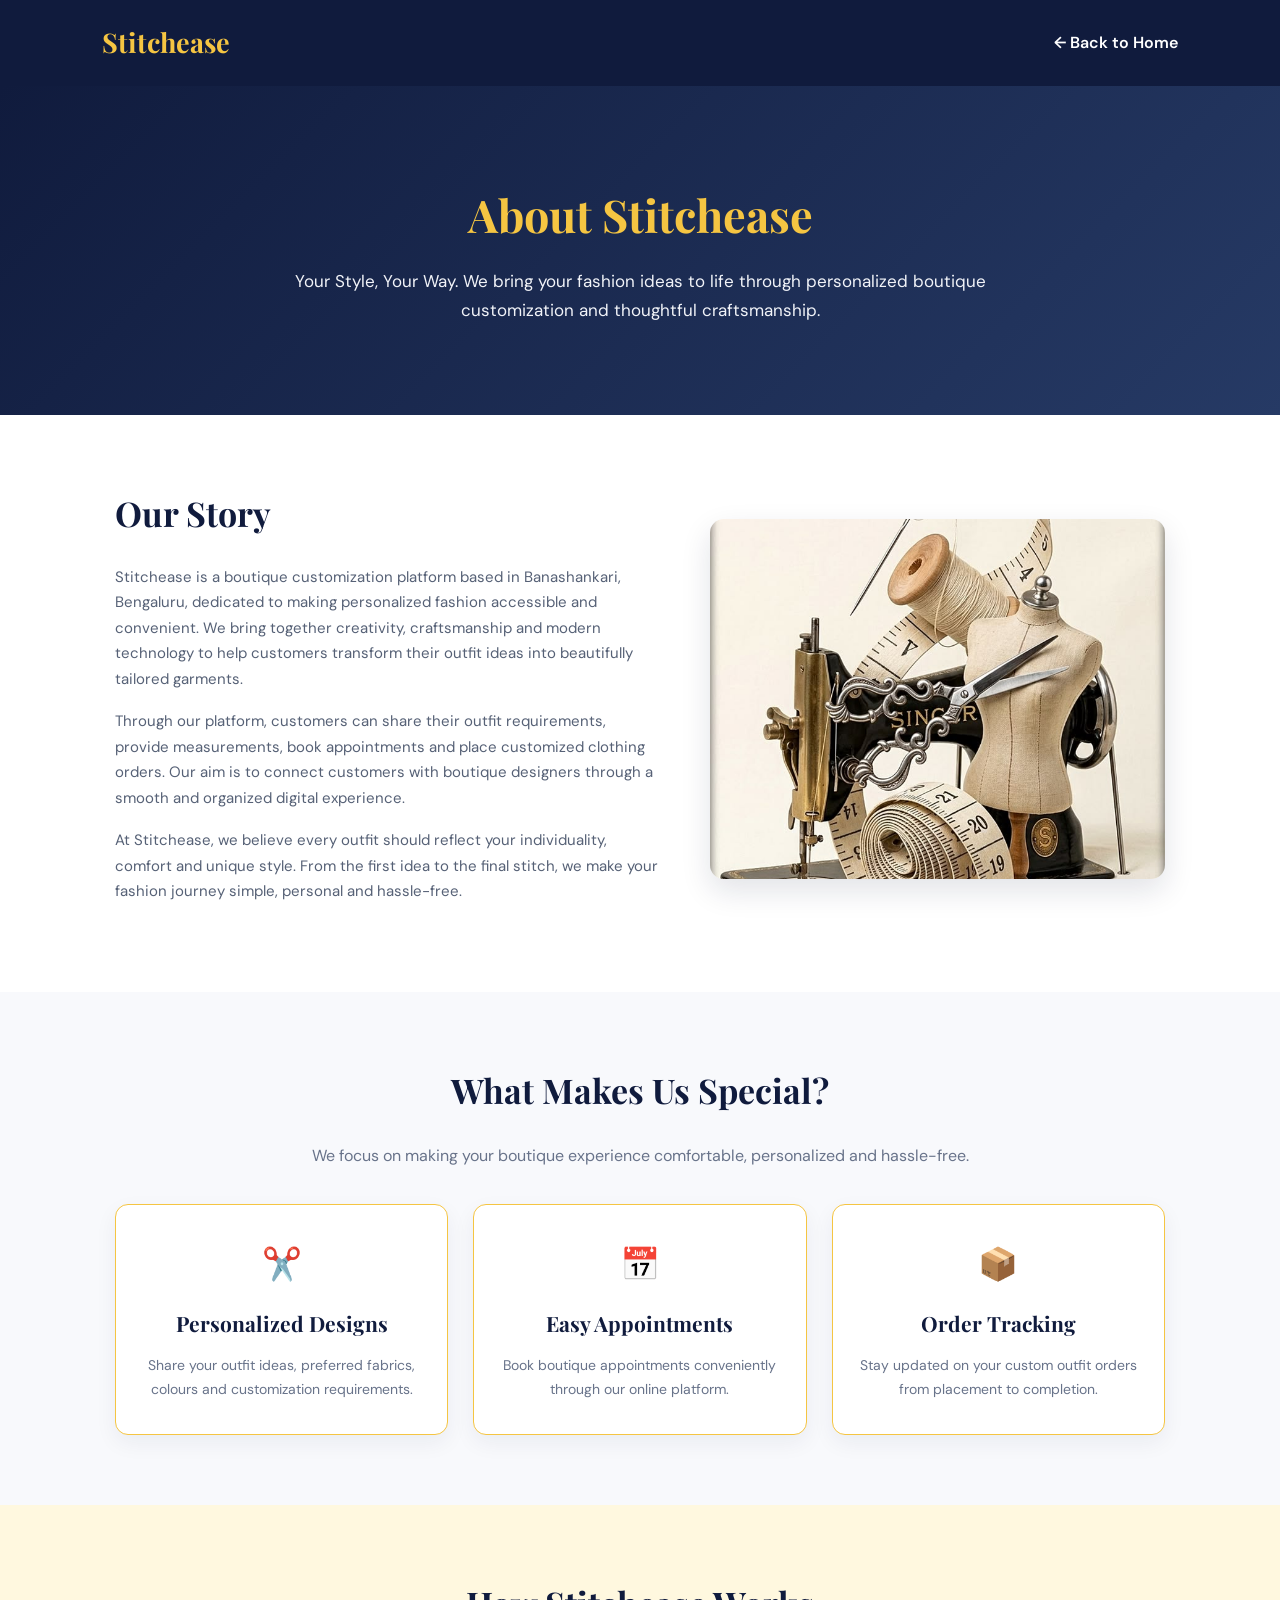
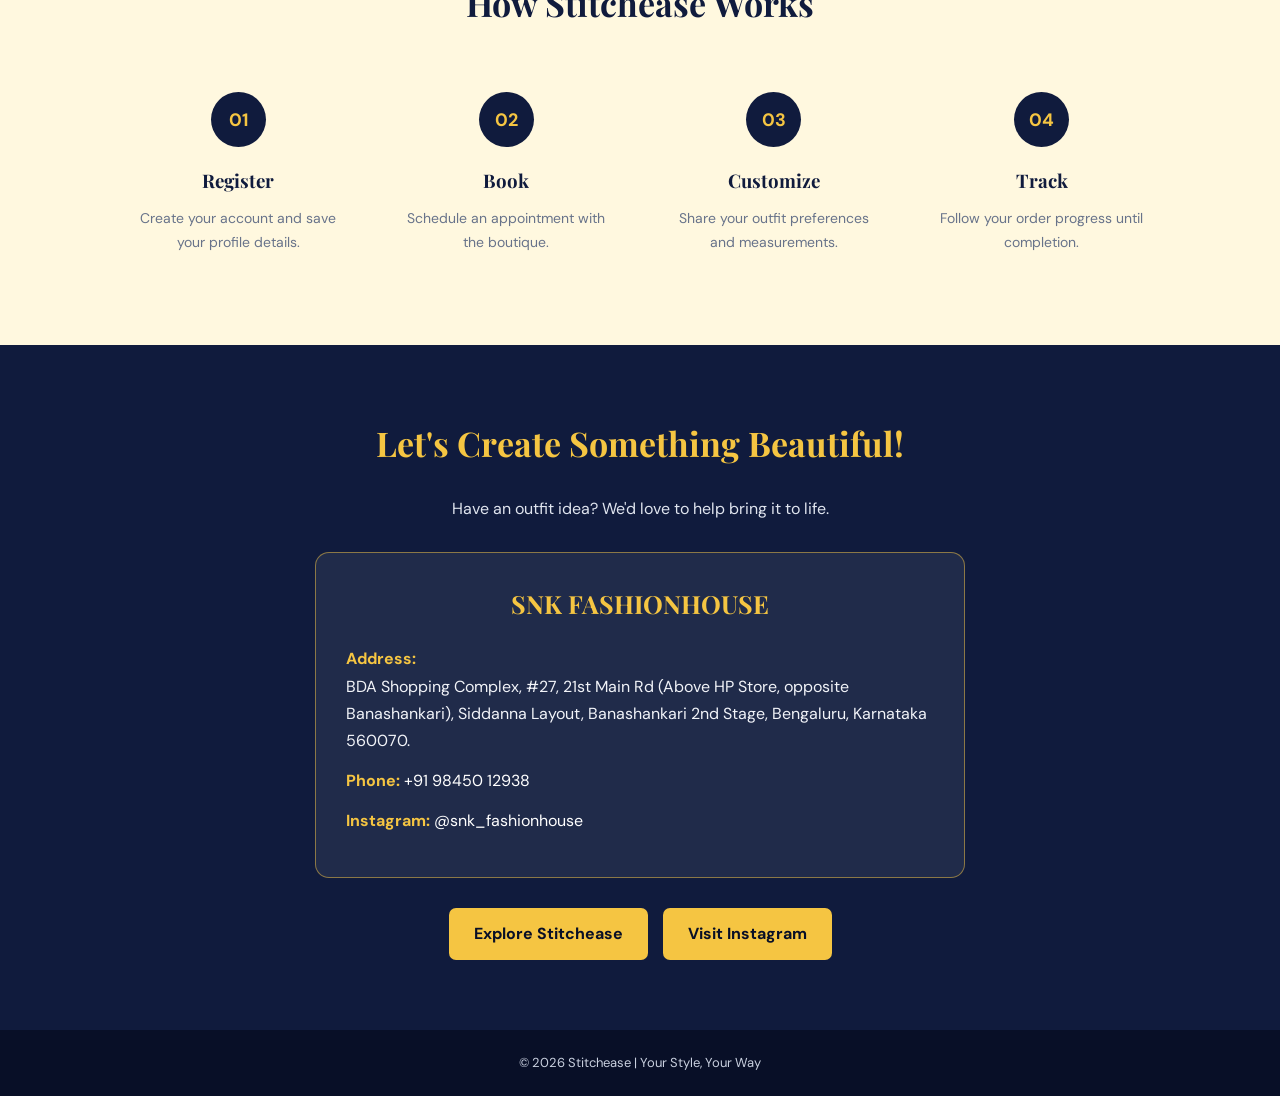
==== about.html @ c0963671 "Updated Stitchease project files" ====
<!DOCTYPE html>
<html lang="en">
<head>
    <meta charset="UTF-8">
    <meta name="viewport" content="width=device-width, initial-scale=1.0">

    <title>About Us | Stitchease</title>

    <link rel="preconnect" href="https://fonts.googleapis.com">
    <link href="https://fonts.googleapis.com/css2?family=DM+Sans:wght@400;500;600;700&family=Playfair+Display:wght@500;600;700&display=swap" rel="stylesheet">

    <style>
        :root {
            --navy: #101B3D;
            --navy-dark: #080F27;
            --gold: #F5C542;
            --gold-light: #FFF8DF;
            --white: #FFFFFF;
            --text: #26334D;
            --muted: #68738A;
        }

        * {
            margin: 0;
            padding: 0;
            box-sizing: border-box;
        }

        body {
            font-family: 'DM Sans', sans-serif;
            color: var(--text);
            background: #FFFFFF;
            line-height: 1.7;
        }

        a {
            text-decoration: none;
        }

        /* HEADER */

        header {
            background: var(--navy);
            padding: 20px 8%;
            display: flex;
            justify-content: space-between;
            align-items: center;
        }

        .logo {
            font-family: 'Playfair Display', serif;
            color: var(--gold);
            font-size: 27px;
            font-weight: 700;
        }

        .back-home {
            color: white;
            font-weight: 600;
            transition: 0.3s;
        }

        .back-home:hover {
            color: var(--gold);
        }

        /* HERO */

        .hero {
            background: linear-gradient(135deg, #101B3D, #263A65);
            color: white;
            text-align: center;
            padding: 90px 20px;
        }

        .hero h1 {
            font-family: 'Playfair Display', serif;
            font-size: 45px;
            color: var(--gold);
            margin-bottom: 15px;
        }

        .hero p {
            max-width: 700px;
            margin: auto;
            font-size: 17px;
            color: #F1F3F8;
        }

        /* COMMON SECTION */

        section {
            padding: 70px 9%;
        }

        .section-title {
            font-family: 'Playfair Display', serif;
            color: var(--navy);
            font-size: 34px;
            margin-bottom: 22px;
        }

        .section-intro {
            color: var(--muted);
            margin-bottom: 35px;
        }

        /* OUR STORY */

        .story {
            display: grid;
            grid-template-columns: 1.2fr 1fr;
            align-items: center;
            gap: 50px;
        }

        .story-text p {
            margin-bottom: 17px;
            color: #566176;
            font-size: 15px;
        }

        .story-image img {
            width: 100%;
            height: 360px;
            object-fit: cover;
            border-radius: 14px;
            box-shadow: 0 12px 30px rgba(16, 27, 61, 0.12);
        }

        /* FEATURES */

        .features-section {
            background: #F8F9FC;
            text-align: center;
        }

        .features {
            display: grid;
            grid-template-columns: repeat(3, 1fr);
            gap: 25px;
            margin-top: 35px;
        }

        .feature-card {
            background: white;
            padding: 32px 25px;
            border: 1px solid #F5C542;
            border-radius: 13px;
            box-shadow: 0 8px 22px rgba(16, 27, 61, 0.06);
        }

        .feature-card h3 {
            font-family: 'Playfair Display', serif;
            color: var(--navy);
            font-size: 21px;
            margin-bottom: 12px;
        }

        .feature-card p {
            color: var(--muted);
            font-size: 14px;
        }

        .feature-icon {
            font-size: 32px;
            margin-bottom: 15px;
        }

        /* HOW IT WORKS */

        .steps-section {
            background: var(--gold-light);
            text-align: center;
        }

        .steps {
            display: grid;
            grid-template-columns: repeat(4, 1fr);
            gap: 22px;
            margin-top: 40px;
        }

        .step {
            padding: 20px;
        }

        .step-number {
            width: 55px;
            height: 55px;
            background: var(--navy);
            color: var(--gold);
            border-radius: 50%;
            display: flex;
            align-items: center;
            justify-content: center;
            margin: 0 auto 18px;
            font-weight: 700;
            font-size: 18px;
        }

        .step h3 {
            color: var(--navy);
            font-family: 'Playfair Display', serif;
            margin-bottom: 10px;
        }

        .step p {
            color: var(--muted);
            font-size: 14px;
        }

        /* CONTACT */

        .contact-section {
            background: var(--navy);
            color: white;
            text-align: center;
        }

        .contact-section .section-title {
            color: var(--gold);
        }

        .contact-section > p {
            color: #E0E5EF;
            margin-bottom: 30px;
        }

        .contact-card {
            max-width: 650px;
            margin: auto;
            padding: 30px;
            background: rgba(255,255,255,0.07);
            border: 1px solid rgba(245,197,66,0.5);
            border-radius: 14px;
            text-align: left;
        }

        .contact-card h3 {
            color: var(--gold);
            font-family: 'Playfair Display', serif;
            font-size: 25px;
            margin-bottom: 20px;
            text-align: center;
        }

        .contact-card p {
            color: #F1F3F8;
            margin: 13px 0;
            overflow-wrap: anywhere;
        }

        .contact-card strong {
            color: var(--gold);
        }

        .contact-card a {
            color: white;
        }

        .contact-card a:hover {
            color: var(--gold);
        }

        .contact-buttons {
            display: flex;
            justify-content: center;
            flex-wrap: wrap;
            gap: 15px;
            margin-top: 30px;
        }

        .contact-btn {
            background: var(--gold);
            color: var(--navy-dark);
            padding: 12px 25px;
            border-radius: 7px;
            font-weight: 700;
            transition: 0.3s;
        }

        .contact-btn:hover {
            background: white;
            transform: translateY(-2px);
        }

        /* FOOTER */

        footer {
            background: var(--navy-dark);
            color: #C9D0DF;
            text-align: center;
            padding: 22px;
            font-size: 13px;
        }

        /* RESPONSIVE */

        @media (max-width: 800px) {
            .story {
                grid-template-columns: 1fr;
            }

            .features {
                grid-template-columns: 1fr;
            }

            .steps {
                grid-template-columns: repeat(2, 1fr);
            }
        }

        @media (max-width: 500px) {
            header {
                padding: 17px 5%;
            }

            .logo {
                font-size: 22px;
            }

            .hero {
                padding: 65px 20px;
            }

            .hero h1 {
                font-size: 34px;
            }

            section {
                padding: 50px 6%;
            }

            .section-title {
                font-size: 28px;
            }

            .steps {
                grid-template-columns: 1fr;
            }

            .story-image img {
                height: 260px;
            }

            .contact-card {
                padding: 22px 17px;
            }
        }
    </style>
</head>

<body>

    <!-- HEADER -->

    <header>
        <div class="logo">Stitchease</div>
        <a href="/" class="back-home">← Back to Home</a>
    </header>

    <!-- HERO -->

    <div class="hero">
        <h1>About Stitchease</h1>
        <p>
            Your Style, Your Way. We bring your fashion ideas to life
            through personalized boutique customization and thoughtful craftsmanship.
        </p>
    </div>

    <!-- OUR STORY -->

    <section class="story">

        <div class="story-text">
            <h2 class="section-title">Our Story</h2>

            <p>
                Stitchease is a boutique customization platform based in
                Banashankari, Bengaluru, dedicated to making personalized
                fashion accessible and convenient. We bring together creativity,
                craftsmanship and modern technology to help customers transform
                their outfit ideas into beautifully tailored garments.
            </p>

            <p>
                Through our platform, customers can share their outfit
                requirements, provide measurements, book appointments and
                place customized clothing orders. Our aim is to connect
                customers with boutique designers through a smooth and
                organized digital experience.
            </p>

            <p>
                At Stitchease, we believe every outfit should reflect your
                individuality, comfort and unique style. From the first idea
                to the final stitch, we make your fashion journey simple,
                personal and hassle-free.
            </p>
        </div>

        <div class="story-image">
            <img src="/about-tailoring.jpg..jpg"
                 alt="Tailoring and boutique craftsmanship">
        </div>

    </section>

    <!-- WHAT MAKES US SPECIAL -->

    <section class="features-section">

        <h2 class="section-title">What Makes Us Special?</h2>

        <p class="section-intro">
            We focus on making your boutique experience comfortable,
            personalized and hassle-free.
        </p>

        <div class="features">

            <div class="feature-card">
                <div class="feature-icon">✂️</div>
                <h3>Personalized Designs</h3>
                <p>
                    Share your outfit ideas, preferred fabrics, colours
                    and customization requirements.
                </p>
            </div>

            <div class="feature-card">
                <div class="feature-icon">📅</div>
                <h3>Easy Appointments</h3>
                <p>
                    Book boutique appointments conveniently through
                    our online platform.
                </p>
            </div>

            <div class="feature-card">
                <div class="feature-icon">📦</div>
                <h3>Order Tracking</h3>
                <p>
                    Stay updated on your custom outfit orders from
                    placement to completion.
                </p>
            </div>

        </div>

    </section>

    <!-- HOW IT WORKS -->

    <section class="steps-section">

        <h2 class="section-title">How Stitchease Works</h2>

        <div class="steps">

            <div class="step">
                <div class="step-number">01</div>
                <h3>Register</h3>
                <p>Create your account and save your profile details.</p>
            </div>

            <div class="step">
                <div class="step-number">02</div>
                <h3>Book</h3>
                <p>Schedule an appointment with the boutique.</p>
            </div>

            <div class="step">
                <div class="step-number">03</div>
                <h3>Customize</h3>
                <p>Share your outfit preferences and measurements.</p>
            </div>

            <div class="step">
                <div class="step-number">04</div>
                <h3>Track</h3>
                <p>Follow your order progress until completion.</p>
            </div>

        </div>

    </section>

    <!-- CONTACT US -->

    <section class="contact-section">

        <h2 class="section-title">Let's Create Something Beautiful!</h2>

        <p>
            Have an outfit idea? We'd love to help bring it to life.
        </p>

        <div class="contact-card">

            <h3>SNK FASHIONHOUSE</h3>

            <p>
                <strong>Address:</strong><br>
                BDA Shopping Complex, #27, 21st Main Rd
                (Above HP Store, opposite Banashankari),
                Siddanna Layout, Banashankari 2nd Stage,
                Bengaluru, Karnataka 560070.
            </p>

            <p>
                <strong>Phone:</strong>
                <a href="tel:+919845012938">+91 98450 12938</a>
            </p>

            <p>
                <strong>Instagram:</strong>
                <a href="https://www.instagram.com/snk_fashionhouse/"
                   target="_blank">
                    @snk_fashionhouse
                </a>
            </p>

        </div>

        <div class="contact-buttons">
            <a href="/" class="contact-btn">Explore Stitchease</a>

            <a href="https://www.instagram.com/snk_fashionhouse/"
               target="_blank"
               class="contact-btn">
                Visit Instagram
            </a>
        </div>

    </section>

    <!-- FOOTER -->

    <footer>
        © 2026 Stitchease | Your Style, Your Way
    </footer>

</body>
</html>
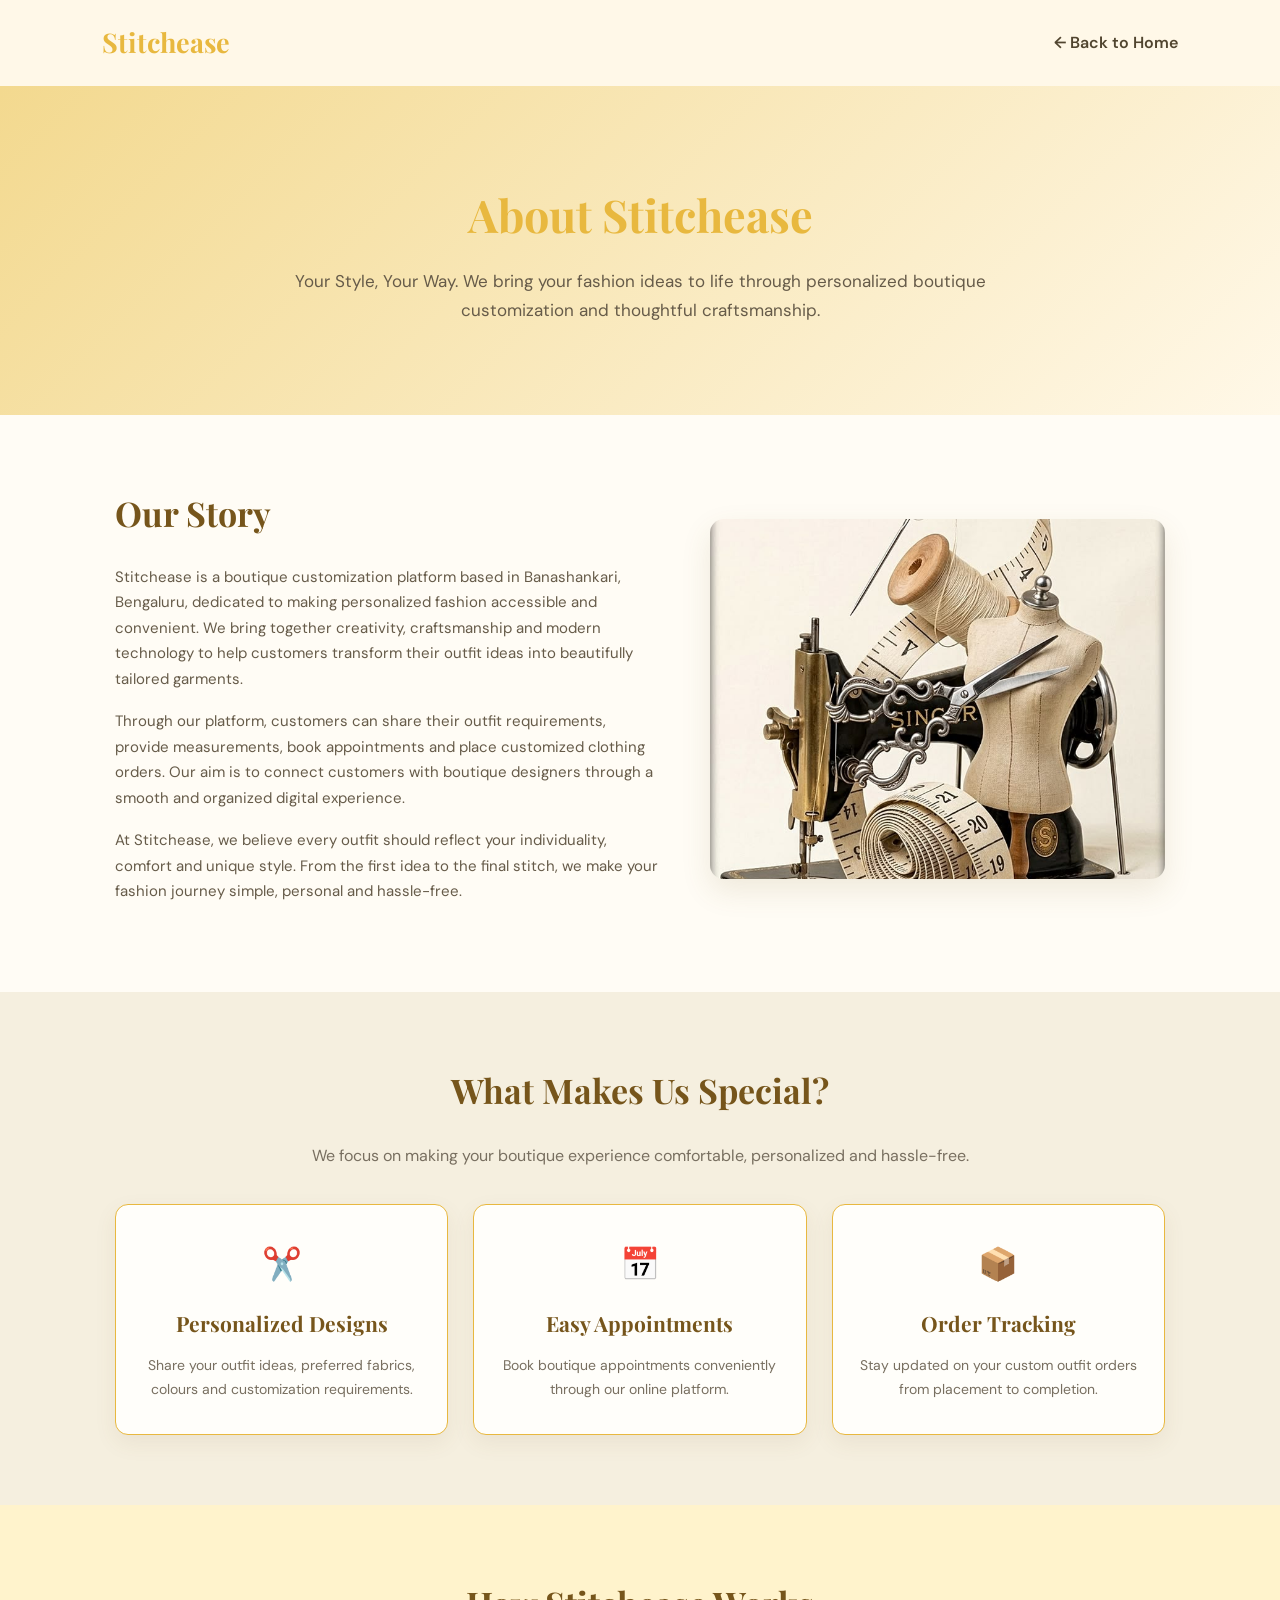
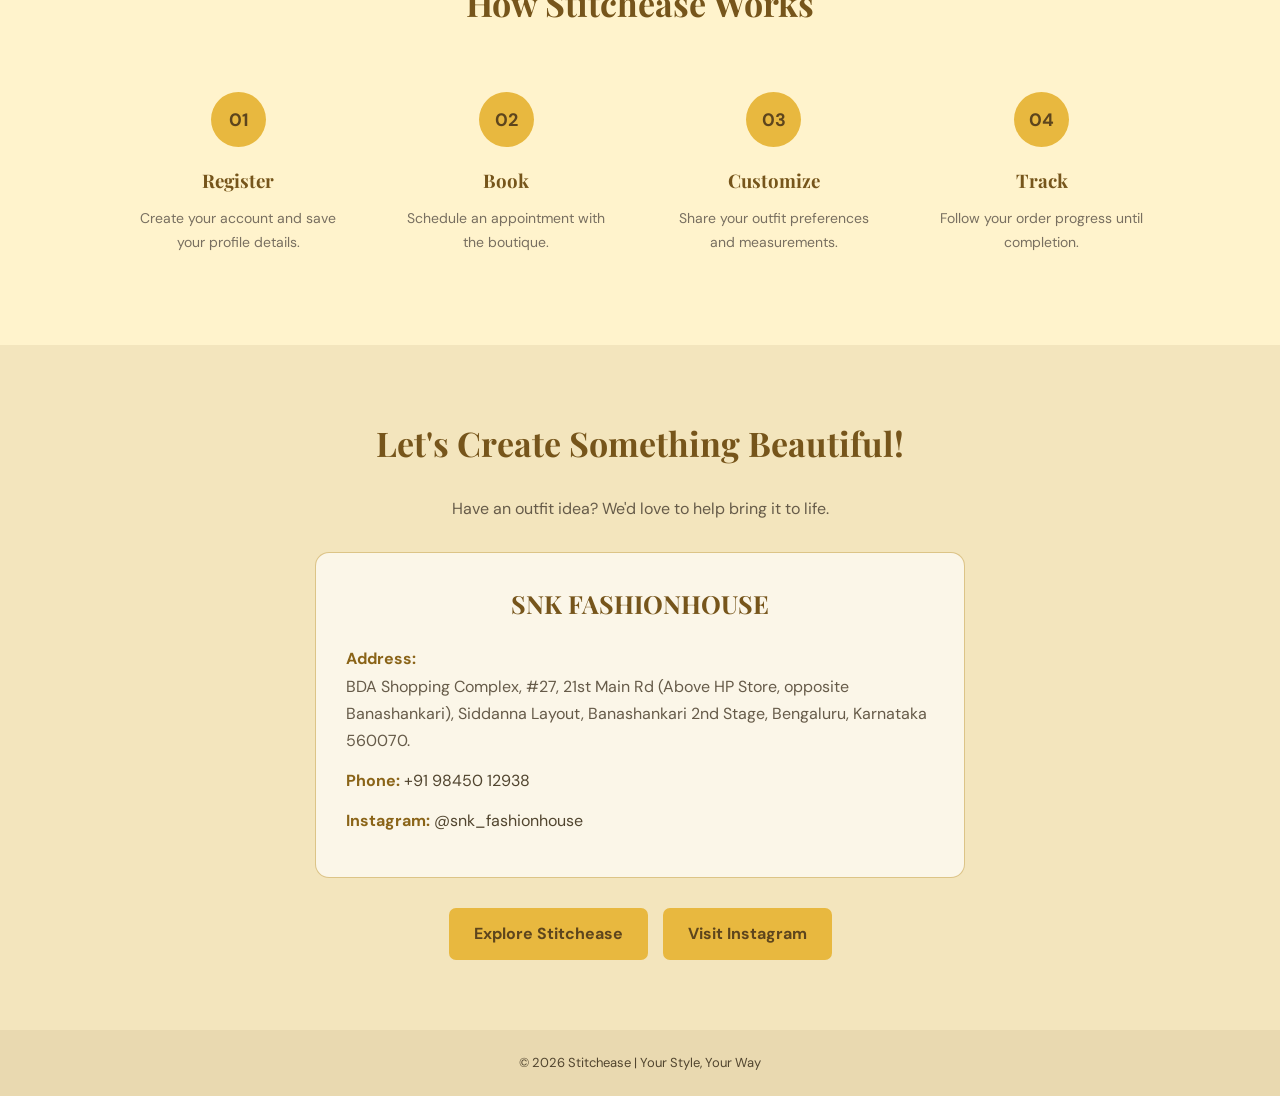
==== commit f39bf4ae: "Update About Us page to ivory cream and yellow theme" ====
--- a/about.html
+++ b/about.html
@@ -12,13 +12,13 @@
 
     <style>
         :root {
-            --navy: #101B3D;
-            --navy-dark: #080F27;
-            --gold: #F5C542;
-            --gold-light: #FFF8DF;
-            --white: #FFFFFF;
-            --text: #26334D;
-            --muted: #68738A;
+            --navy: #76551B;
+            --navy-dark: #5D451D;
+            --gold: #E8B83F;
+            --gold-light: #FFF3CC;
+            --white: #FFFCF5;
+            --text: #40382C;
+            --muted: #786F60;
         }
 
         * {
@@ -30,7 +30,7 @@
         body {
             font-family: 'DM Sans', sans-serif;
             color: var(--text);
-            background: #FFFFFF;
+            background: #FFFCF5;
             line-height: 1.7;
         }
 
@@ -41,7 +41,7 @@
         /* HEADER */
 
         header {
-            background: var(--navy);
+            background: #FFF8E8;
             padding: 20px 8%;
             display: flex;
             justify-content: space-between;
@@ -56,7 +56,7 @@
         }
 
         .back-home {
-            color: white;
+            color: #51452F;
             font-weight: 600;
             transition: 0.3s;
         }
@@ -68,7 +68,7 @@
         /* HERO */
 
         .hero {
-            background: linear-gradient(135deg, #101B3D, #263A65);
+            background: linear-gradient(135deg, #F3D98F, #FFF8E8);
             color: white;
             text-align: center;
             padding: 90px 20px;
@@ -85,7 +85,7 @@
             max-width: 700px;
             margin: auto;
             font-size: 17px;
-            color: #F1F3F8;
+            color: #665B49;
         }
 
         /* COMMON SECTION */
@@ -117,7 +117,7 @@
 
         .story-text p {
             margin-bottom: 17px;
-            color: #566176;
+            color: #665B49;
             font-size: 15px;
         }
 
@@ -126,13 +126,13 @@
             height: 360px;
             object-fit: cover;
             border-radius: 14px;
-            box-shadow: 0 12px 30px rgba(16, 27, 61, 0.12);
+            box-shadow: 0 12px 30px rgba(120, 95, 45, 0.12);
         }
 
         /* FEATURES */
 
         .features-section {
-            background: #F8F9FC;
+            background: #F5EFDF;
             text-align: center;
         }
 
@@ -144,11 +144,11 @@
         }
 
         .feature-card {
-            background: white;
+            background: #FFFEFA;
             padding: 32px 25px;
-            border: 1px solid #F5C542;
+            border: 1px solid #E8B83F;
             border-radius: 13px;
-            box-shadow: 0 8px 22px rgba(16, 27, 61, 0.06);
+            box-shadow: 0 8px 22px rgba(120, 95, 45, 0.08);
         }
 
         .feature-card h3 {
@@ -189,8 +189,8 @@
         .step-number {
             width: 55px;
             height: 55px;
-            background: var(--navy);
-            color: var(--gold);
+            background: var(--gold);
+            color: var(--navy-dark);
             border-radius: 50%;
             display: flex;
             align-items: center;
@@ -214,17 +214,17 @@
         /* CONTACT */
 
         .contact-section {
-            background: var(--navy);
-            color: white;
+            background: #F3E5BD;
+            color: #40382C;
             text-align: center;
         }
 
         .contact-section .section-title {
-            color: var(--gold);
+            color: var(--navy);
         }
 
         .contact-section > p {
-            color: #E0E5EF;
+            color: #665B49;
             margin-bottom: 30px;
         }
 
@@ -232,14 +232,14 @@
             max-width: 650px;
             margin: auto;
             padding: 30px;
-            background: rgba(255,255,255,0.07);
-            border: 1px solid rgba(245,197,66,0.5);
+            background: rgba(255,255,255,0.65);
+            border: 1px solid rgba(190,145,40,0.5);
             border-radius: 14px;
             text-align: left;
         }
 
         .contact-card h3 {
-            color: var(--gold);
+            color: var(--navy);
             font-family: 'Playfair Display', serif;
             font-size: 25px;
             margin-bottom: 20px;
@@ -247,17 +247,17 @@
         }
 
         .contact-card p {
-            color: #F1F3F8;
+            color: #665B49;
             margin: 13px 0;
             overflow-wrap: anywhere;
         }
 
         .contact-card strong {
-            color: var(--gold);
+            color: #8A6418;
         }
 
         .contact-card a {
-            color: white;
+            color: #51452F;
         }
 
         .contact-card a:hover {
@@ -282,15 +282,15 @@
         }
 
         .contact-btn:hover {
-            background: white;
+            background: #FFF8E8;
             transform: translateY(-2px);
         }
 
         /* FOOTER */
 
         footer {
-            background: var(--navy-dark);
-            color: #C9D0DF;
+            background: #E9D9B0;
+            color: #51452F;
             text-align: center;
             padding: 22px;
             font-size: 13px;
